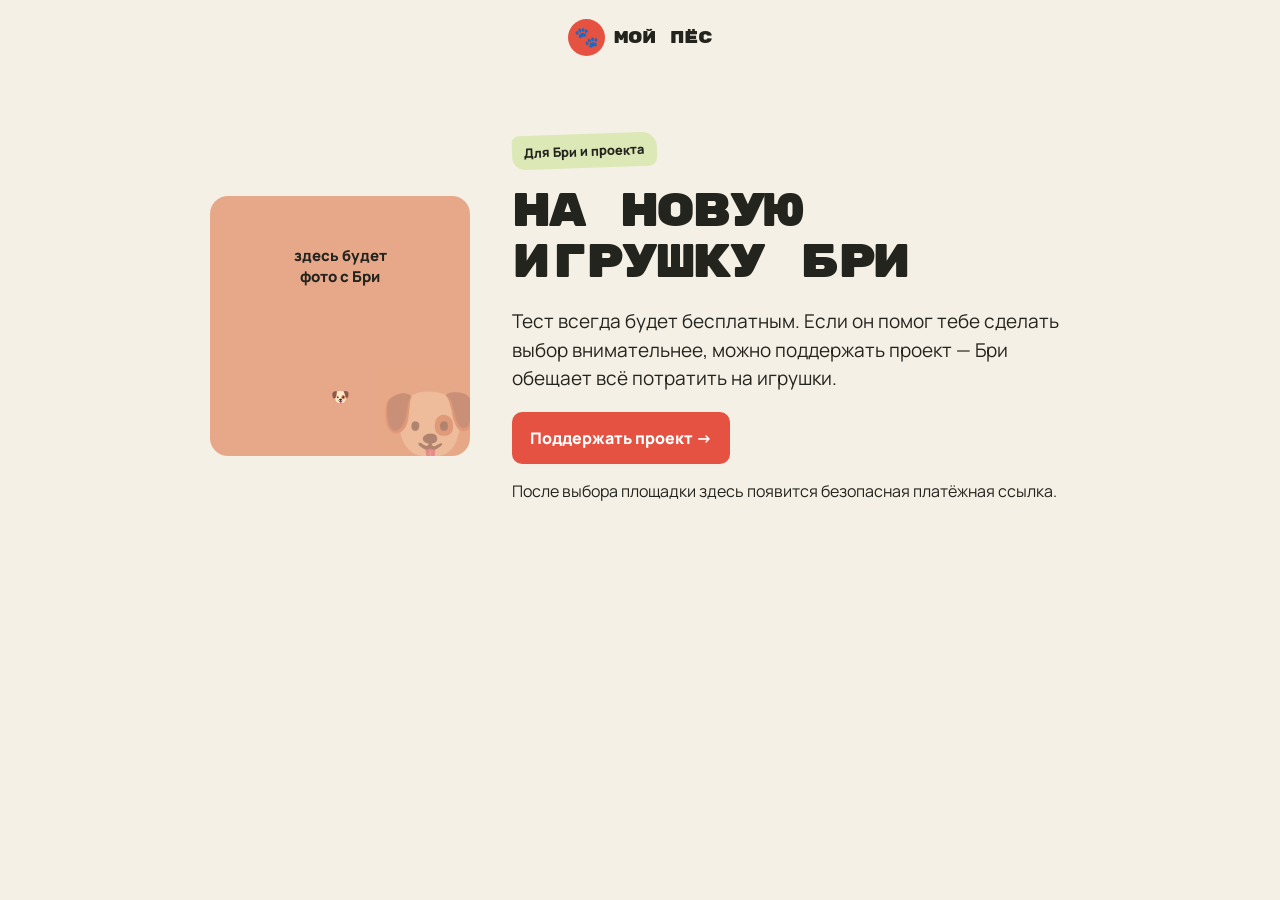
==== donate.html @ e78d5e2b "Initial release of Мой пёс" ====
<!doctype html><html lang="ru"><head><meta charset="UTF-8"><meta name="viewport" content="width=device-width,initial-scale=1.0"><title>Поддержать «Мой пёс»</title><link rel="icon" type="image/svg+xml" href="favicon.svg"><link rel="preconnect" href="https://fonts.googleapis.com"><link rel="preconnect" href="https://fonts.gstatic.com" crossorigin><link href="https://fonts.googleapis.com/css2?family=Manrope:wght@400;500;600;700;800&family=Rubik+Mono+One&display=swap" rel="stylesheet"><link rel="stylesheet" href="styles.css"></head><body><main class="shell donate-page"><header class="topbar"><a class="brand" href="index.html"><span class="paw">🐾</span>Мой пёс</a></header><section class="donate-card"><div class="photo-placeholder"><span>здесь будет<br>фото с Бри</span>🐶</div><div><span class="eyebrow">Для Бри и проекта</span><h1>На новую игрушку Бри</h1><p class="lead">Тест всегда будет бесплатным. Если он помог тебе сделать выбор внимательнее, можно поддержать проект — Бри обещает всё потратить на игрушки.</p><button class="button" onclick="alert('Добавим ссылку на сервис донатов, когда ты выберешь площадку.')">Поддержать проект →</button><p class="tiny">После выбора площадки здесь появится безопасная платёжная ссылка.</p></div></section></main></body></html>
---- styles.css ----
:root{--ink:#24241f;--paper:#fffdf8;--cream:#f4f0e5;--green:#2d5b3b;--lime:#dce9b6;--red:#e65241;--muted:#76766e}*{box-sizing:border-box}body{margin:0;background:var(--cream);color:var(--ink);font-family:Manrope,Arial,sans-serif}button{font:inherit;cursor:pointer}.shell{width:min(1120px,calc(100% - 40px));margin:auto}.topbar{min-height:74px;display:flex;align-items:center;justify-content:center}.brand{font-family:'Rubik Mono One';font-size:17px;color:var(--ink);text-decoration:none;display:flex;align-items:center;gap:9px}.paw{width:37px;height:37px;border-radius:50%;background:var(--red);display:grid;place-items:center;font-size:20px}.topbar .brand{position:absolute}.hero{padding:63px 0 74px;display:grid;grid-template-columns:1.04fr .96fr;align-items:center;gap:52px}.eyebrow{display:inline-block;background:var(--lime);border-radius:7px 15px 9px 13px;padding:8px 12px;font-size:13px;font-weight:800;transform:rotate(-2deg)}h1{font-family:'Rubik Mono One';font-weight:400;font-size:clamp(39px,5.7vw,73px);line-height:1.1;letter-spacing:-3px;margin:19px 0}.lead{font-size:19px;line-height:1.5;max-width:570px}.button{border:0;border-radius:10px;padding:15px 18px;background:var(--red);color:white;font-weight:800;font-size:16px}.button:hover{filter:brightness(.93)}.button.ghost{background:#e8e5db;color:var(--ink)}.button:disabled{opacity:.45;cursor:not-allowed}.cta-row{display:flex;align-items:center;gap:16px;margin-top:27px}.time{font-weight:800;font-size:14px}.time span{font-size:19px;margin-right:5px}.hero-art{height:430px;background:#d9eab9;border-radius:44% 56% 47% 53%/46% 42% 58% 54%;position:relative;overflow:hidden}.silhouette{position:absolute;inset:0;background:var(--green);clip-path:polygon(31% 58%,38% 43%,45% 39%,44% 25%,51% 31%,57% 24%,60% 40%,73% 52%,79% 67%,68% 71%,64% 91%,54% 91%,54% 70%,39% 70%,36% 91%,27% 91%,28% 67%,18% 61%)}.silhouette:after{content:'?';position:absolute;left:50%;top:37%;transform:translate(-50%,-50%);font:110px 'Rubik Mono One';color:var(--paper)}.sticker{position:absolute;background:var(--paper);padding:13px 16px;font-weight:800;font-size:14px}.sticker.one{top:36px;left:23px;border-radius:5px 16px 6px 13px;transform:rotate(-9deg)}.sticker.two{bottom:29px;right:19px;background:#f8ca84;border-radius:48% 15% 36% 17%;transform:rotate(7deg)}.quick-preview{background:var(--paper);border-radius:28px;padding:30px;margin:0 0 75px}.quick-preview h2,.section-title{font:400 29px/1.2 'Rubik Mono One';letter-spacing:-1.5px;margin:0 0 20px}.mini-dogs{display:grid;grid-template-columns:repeat(3,1fr);gap:13px}.mini-dog{background:#f0ede2;padding:13px;border-radius:17px}.mini-dog img,.dog-image{width:100%;height:128px;object-fit:cover;border-radius:12px;display:block}.mini-dog b{display:block;margin-top:10px;font-size:14px}.mini-dog span{font-size:12px;color:var(--muted)}.full-cta{min-height:410px;border-radius:28px;background:var(--green);color:white;display:grid;place-items:center;text-align:center;position:relative;overflow:hidden;margin-bottom:75px}.full-cta:before{content:'🐕';position:absolute;opacity:.16;font-size:420px;line-height:1;bottom:-78px;left:50%;transform:translateX(-50%)}.full-cta h2{position:relative;font:400 clamp(42px,7vw,83px)/1 'Rubik Mono One';letter-spacing:-4px;margin:0 0 24px}.footer{display:flex;justify-content:space-between;padding:24px 0 39px;font-size:13px}.footer a{color:var(--ink);font-weight:800;text-decoration:none}.quiz{min-height:100vh}.quiz .topbar{justify-content:center}.progress-wrap{width:min(720px,100%);margin:27px auto 0}.progress-row{display:flex;justify-content:space-between;font-size:13px;font-weight:800;margin-bottom:11px}.progress{height:9px;background:#ddd9ca;border-radius:30px;overflow:hidden}.progress i{height:100%;display:block;background:var(--red);transition:.2s}.question-card{width:min(720px,100%);min-height:570px;margin:49px auto 0}.question-card h2{font:400 clamp(29px,4.4vw,46px)/1.16 'Rubik Mono One';letter-spacing:-2px;margin:0 0 13px}.hint{color:var(--muted);margin-bottom:22px}.answers{display:grid;gap:10px}.answer{border:0;background:var(--paper);border-radius:12px;padding:17px;text-align:left;font-weight:700;font-size:16px}.answer:hover,.answer.selected{background:var(--lime)}.nav{display:flex;justify-content:space-between;align-items:center;margin-top:28px}.back{border:0;border-radius:9px;background:#e8e5db;padding:13px 15px;font-weight:800}.result{padding-bottom:58px}.result-head{background:var(--green);color:white;border-radius:28px;min-height:320px;padding:45px;position:relative;overflow:hidden}.result-head h1{font-size:clamp(35px,4.5vw,59px);max-width:680px}.result-head p{font-size:18px;line-height:1.5;max-width:590px}.falling-dog{position:absolute;right:7%;bottom:0;width:270px;height:270px;object-fit:cover;border-radius:50% 50% 24px 24px;animation:drop .8s cubic-bezier(.2,.8,.4,1) both}@keyframes drop{from{transform:translateY(-350px) rotate(-14deg)}to{transform:translateY(0) rotate(0)}}.grid,.next{display:grid;grid-template-columns:1.1fr .9fr;gap:17px;margin:23px 0}.card{background:var(--paper);border-radius:20px;padding:24px}.card h2{font:400 21px 'Rubik Mono One';letter-spacing:-1px;margin:0 0 14px}.trait-list,.checklist{list-style:none;padding:0;margin:0;display:grid;gap:10px}.trait-list li{line-height:1.45}.trait-list li:before{content:'•';color:var(--red);font-weight:900;margin-right:9px}.warning{background:#f8dc9d}.dogs{margin:54px 0 28px}.dogs>p{color:var(--muted);line-height:1.5}.dog-cards{display:grid;grid-template-columns:repeat(3,1fr);gap:15px}.dog-card{background:var(--paper);border-radius:18px;padding:14px}.dog-card h3{margin:12px 0 5px;font-size:19px}.dog-card p{font-size:13px;color:var(--muted);line-height:1.45}.fit{font-size:12px;font-weight:800;background:var(--lime);display:inline-block;padding:6px 8px;border-radius:6px}.compare{margin-top:43px}.table-shell{border-radius:20px;overflow:auto;background:var(--paper)}table{width:100%;min-width:700px;border-collapse:collapse;table-layout:fixed}th,td{padding:12px;text-align:left;border-bottom:1px solid #e4e0d5}th{background:var(--lime);font-size:13px}.meter{display:flex;gap:3px}.meter i{width:18px;height:6px;border-radius:4px;background:#ddd9ce}.meter i.on{background:var(--red)}.next{margin-top:32px}.checklist li{padding:9px 0;border-bottom:1px solid #e4e0d5}.checklist li:before{content:'□';font-size:19px;margin-right:9px}.small{font-size:13px;line-height:1.5;color:var(--muted)}.where{display:grid;gap:12px}.where div{display:grid;grid-template-columns:28px 1fr;gap:10px;line-height:1.45}.no{font-size:20px;color:var(--red)}.bree{margin-top:30px;display:grid;grid-template-columns:180px 1fr;gap:25px;align-items:center;background:#f7c8b0}.photo-placeholder{aspect-ratio:1;border-radius:18px;background:#e7a889;display:grid;place-items:center;text-align:center;font-weight:800;font-size:15px;position:relative;overflow:hidden}.photo-placeholder:after{content:'🐶';position:absolute;font-size:80px;opacity:.3;bottom:-19px;right:-9px}.donate-page{min-height:100vh}.donate-card{margin:60px auto;max-width:860px;display:grid;grid-template-columns:260px 1fr;gap:42px;align-items:center}.donate-card h1{font-size:46px}@media(max-width:720px){.shell{width:min(100% - 24px,600px)}.topbar{min-height:65px}.hero{grid-template-columns:1fr;gap:25px;padding:18px 0 44px}.hero-art{order:-1;height:360px}.hero h1{font-size:42px;letter-spacing:-2px}.lead{font-size:17px}.cta-row{display:grid;grid-template-columns:1fr auto}.cta-row .button{width:100%}.quick-preview{padding:19px;border-radius:20px;margin-bottom:47px}.quick-preview h2,.section-title{font-size:23px}.mini-dogs{gap:8px}.mini-dog{padding:8px}.mini-dog img{height:80px}.mini-dog b{font-size:11px}.mini-dog span{font-size:10px}.full-cta{min-height:290px;margin-bottom:45px}.full-cta h2{font-size:48px;letter-spacing:-3px}.question-card{margin-top:38px;min-height:calc(100vh - 185px);display:flex;flex-direction:column}.question-card h2{font-size:31px}.nav{margin-top:auto;padding-top:23px}.result-head{padding:28px 22px;min-height:430px}.result-head h1{font-size:38px;max-width:280px}.falling-dog{width:200px;height:200px;right:8%;bottom:0}.grid,.next,.dog-cards,.donate-card{grid-template-columns:1fr}.bree{grid-template-columns:1fr}.bree .photo-placeholder{max-height:210px}.footer{padding-top:22px}.donate-card{margin:35px auto;gap:25px}.donate-card .photo-placeholder{max-height:260px}.donate-card h1{font-size:37px}}
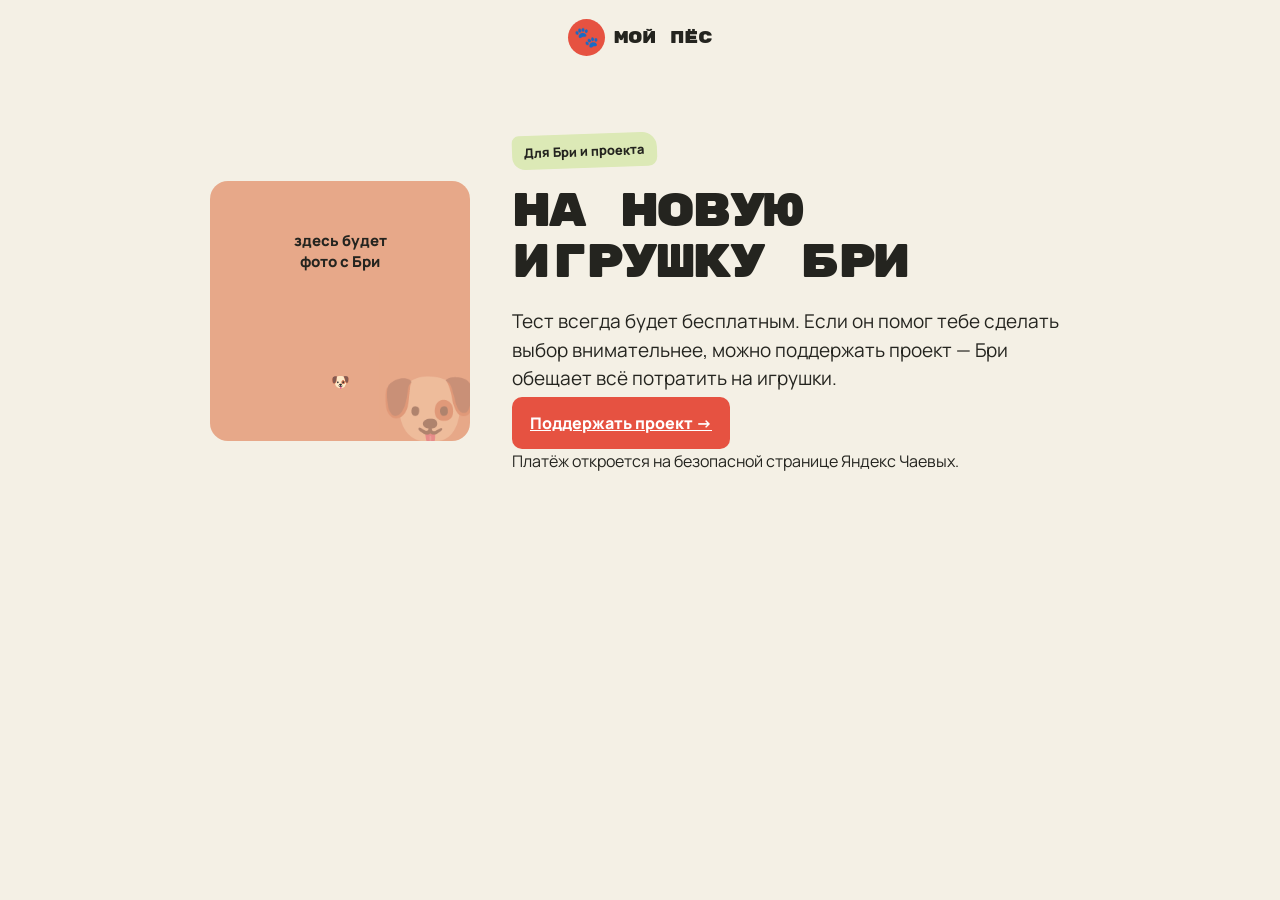
==== commit 02140b23: "Add files via upload" ====
--- a/donate.html
+++ b/donate.html
@@ -1 +1 @@
-<!doctype html><html lang="ru"><head><meta charset="UTF-8"><meta name="viewport" content="width=device-width,initial-scale=1.0"><title>Поддержать «Мой пёс»</title><link rel="icon" type="image/svg+xml" href="favicon.svg"><link rel="preconnect" href="https://fonts.googleapis.com"><link rel="preconnect" href="https://fonts.gstatic.com" crossorigin><link href="https://fonts.googleapis.com/css2?family=Manrope:wght@400;500;600;700;800&family=Rubik+Mono+One&display=swap" rel="stylesheet"><link rel="stylesheet" href="styles.css"></head><body><main class="shell donate-page"><header class="topbar"><a class="brand" href="index.html"><span class="paw">🐾</span>Мой пёс</a></header><section class="donate-card"><div class="photo-placeholder"><span>здесь будет<br>фото с Бри</span>🐶</div><div><span class="eyebrow">Для Бри и проекта</span><h1>На новую игрушку Бри</h1><p class="lead">Тест всегда будет бесплатным. Если он помог тебе сделать выбор внимательнее, можно поддержать проект — Бри обещает всё потратить на игрушки.</p><button class="button" onclick="alert('Добавим ссылку на сервис донатов, когда ты выберешь площадку.')">Поддержать проект →</button><p class="tiny">После выбора площадки здесь появится безопасная платёжная ссылка.</p></div></section></main></body></html>
+<!doctype html><html lang="ru"><head><meta charset="UTF-8"><meta name="viewport" content="width=device-width,initial-scale=1.0"><title>Поддержать «Мой пёс»</title><link rel="icon" type="image/svg+xml" href="favicon.svg"><link rel="preconnect" href="https://fonts.googleapis.com"><link rel="preconnect" href="https://fonts.gstatic.com" crossorigin><link href="https://fonts.googleapis.com/css2?family=Manrope:wght@400;500;600;700;800&family=Rubik+Mono+One&display=swap" rel="stylesheet"><link rel="stylesheet" href="styles.css"></head><body><noscript><div><img src="https://mc.yandex.ru/watch/111696168" style="position:absolute;left:-9999px" alt=""></div></noscript><main class="shell donate-page"><header class="topbar"><a class="brand" href="index.html"><span class="paw">🐾</span>Мой пёс</a></header><section class="donate-card"><div class="photo-placeholder"><span>здесь будет<br>фото с Бри</span>🐶</div><div><span class="eyebrow">Для Бри и проекта</span><h1>На новую игрушку Бри</h1><p class="lead">Тест всегда будет бесплатным. Если он помог тебе сделать выбор внимательнее, можно поддержать проект — Бри обещает всё потратить на игрушки.</p><a class="button" href="https://tips.yandex.ru/guest/payment/9472970" target="_blank" rel="noopener" data-donation="donate-page">Поддержать проект →</a><p class="tiny">Платёж откроется на безопасной странице Яндекс Чаевых.</p></div></section></main><script>window.MY_PES_METRIKA_ID = 111696168;</script><script src="analytics.js?v=2"></script></body></html>
